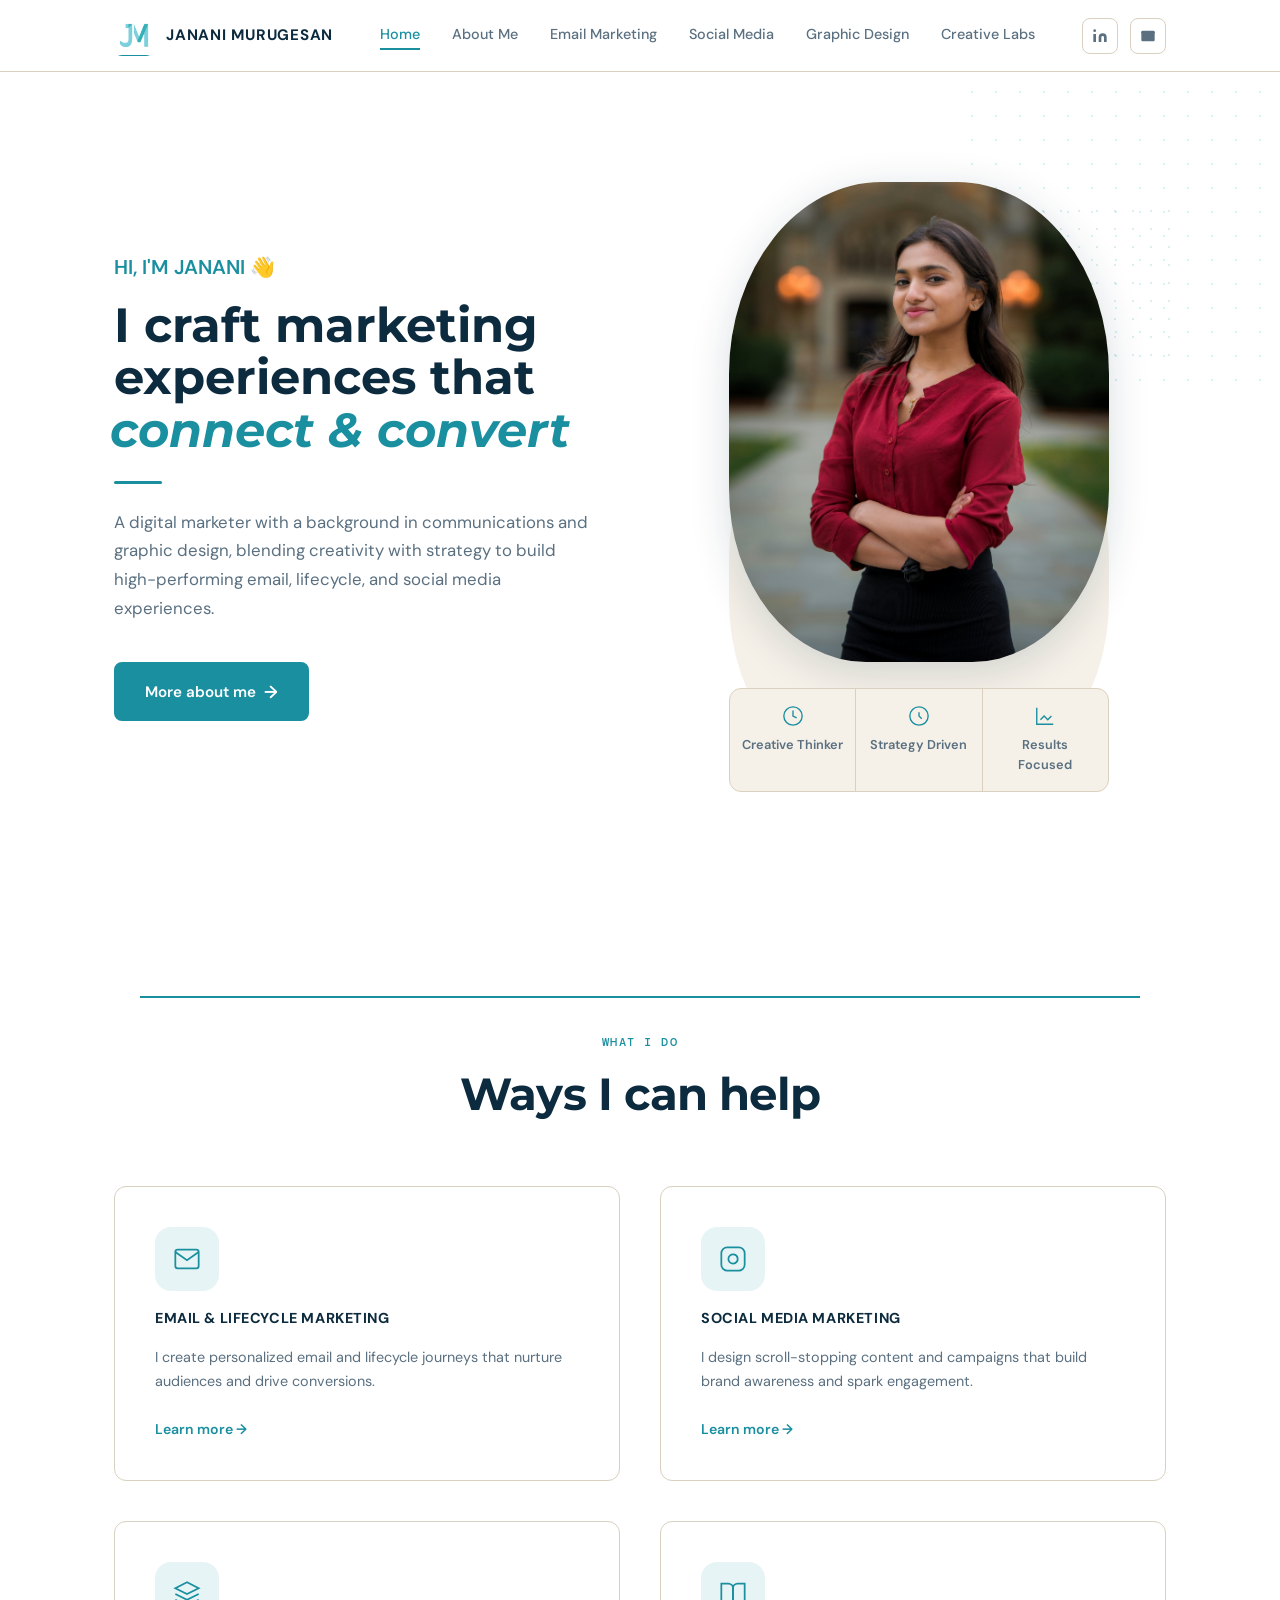
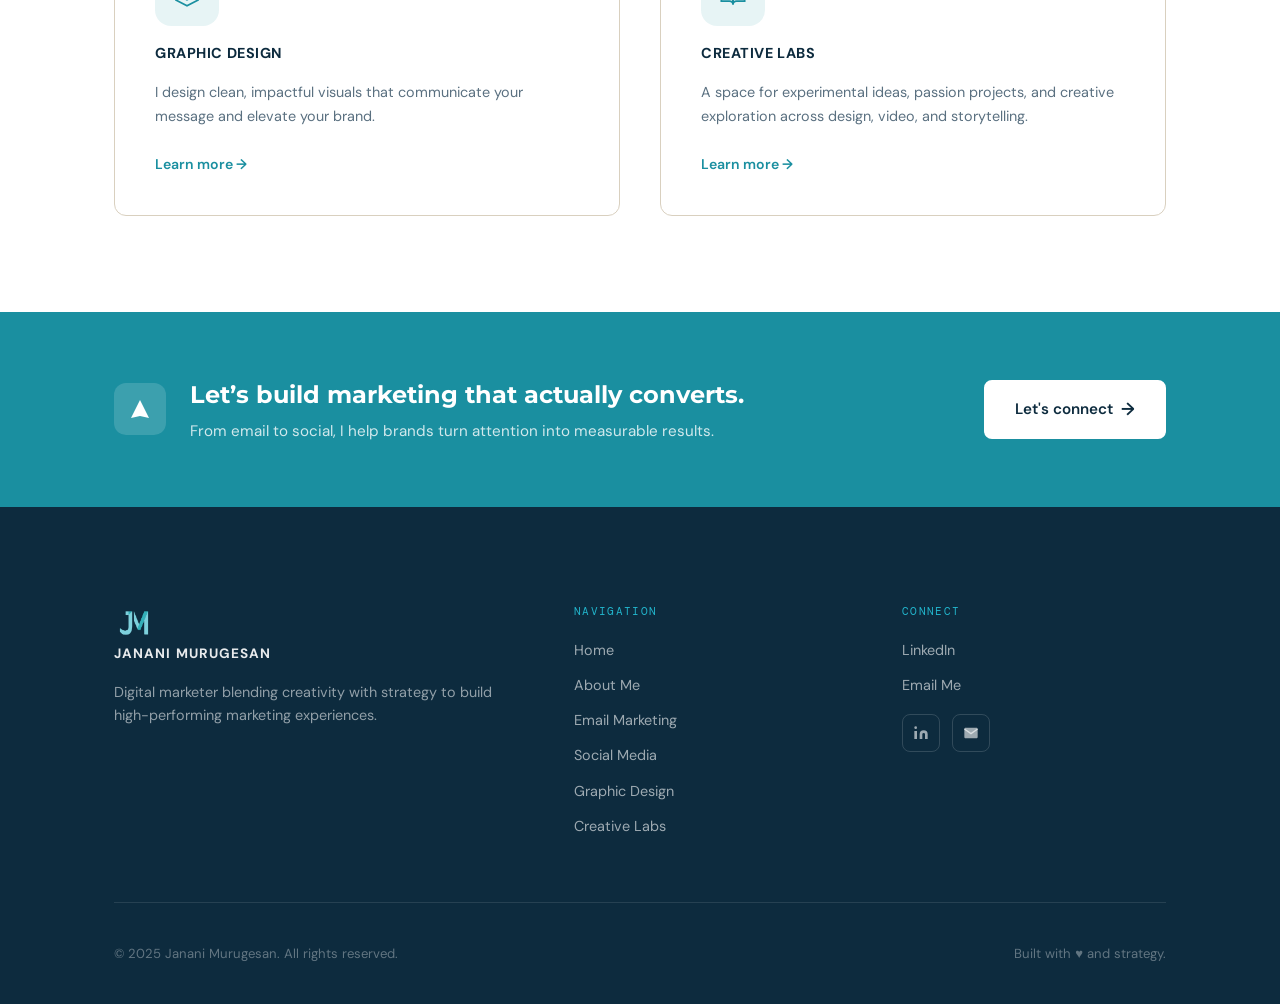
==== index.html @ 229c779f "Add portfolio files" ====
<!DOCTYPE html>
<html lang="en">
<head>
  <meta charset="UTF-8" />
  <meta name="viewport" content="width=device-width, initial-scale=1.0" />
  <title>Janani Murugesan</title>
  <link rel="icon" type="image/png" href="images/Logo/Personalidentity-03.jpg" />
  <link rel="preconnect" href="https://fonts.googleapis.com" />
  <link rel="preconnect" href="https://fonts.gstatic.com" crossorigin />
  <link href="https://fonts.googleapis.com/css2?family=Playfair+Display:ital,wght@0,700;1,700&family=DM+Sans:wght@400;500;600;700&family=DM+Mono:wght@400;500&family=Montserrat:wght@600;700&display=swap" rel="stylesheet">
  <link href="https://fonts.googleapis.com/css2?family=Playfair+Display:ital,wght@0,700;1,700&family=DM+Sans:wght@400;500;600;700&family=DM+Mono:wght@400;500&display=swap" rel="stylesheet" />
  <link rel="stylesheet" href="styles.css" />
  <link rel="stylesheet" href="home.css" />
</head>
<body>

  <!-- ======================== NAV ======================== -->
  <nav class="nav" id="nav">
    <div class="container nav__inner">
      <a href="index.html" class="nav__logo">
        <div class="nav__logo-mark"><img src="images/Logo/Personalidentity-03.jpg" alt="JM logo" /></div>
        <span class="nav__logo-name">Janani Murugesan</span>
      </a>

      <div class="nav__links">
        <a href="index.html" class="nav__link active">Home</a>
        <a href="about.html" class="nav__link">About Me</a>
        <a href="email-marketing1.html" class="nav__link">Email Marketing</a>
        <a href="social-media.html" class="nav__link">Social Media</a>
        <a href="graphic-design.html" class="nav__link">Graphic Design</a>
        <a href="misc.html" class="nav__link">Creative Labs</a>
      </div>

      <div class="nav__icons">
        <a href="https://www.linkedin.com/in/janani-murugesan-a76573238/" target="_blank" class="nav__icon" aria-label="LinkedIn">
          <svg viewBox="0 0 24 24" xmlns="http://www.w3.org/2000/svg"><path d="M16 8a6 6 0 0 1 6 6v7h-4v-7a2 2 0 0 0-2-2 2 2 0 0 0-2 2v7h-4v-7a6 6 0 0 1 6-6zM2 9h4v12H2z"/><circle cx="4" cy="4" r="2"/></svg>
        </a>
        <a href="mailto:jananimuru26@gmail.com" class="nav__icon" aria-label="Email">
          <svg viewBox="0 0 24 24" xmlns="http://www.w3.org/2000/svg"><path d="M4 4h16c1.1 0 2 .9 2 2v12c0 1.1-.9 2-2 2H4c-1.1 0-2-.9-2-2V6c0-1.1.9-2 2-2z"/><polyline points="22,6 12,13 2,6" style="fill:none;stroke:currentColor;stroke-width:2"/></svg>
        </a>
      </div>

      <button class="nav__hamburger" id="hamburger" aria-label="Toggle menu">
        <span></span><span></span><span></span>
      </button>
    </div>
  </nav>

  <!-- Mobile menu -->
  <div class="nav__mobile" id="mobileMenu">
    <a href="index.html" class="nav__mobile-link active">Home</a>
    <a href="about.html" class="nav__mobile-link">About Me</a>
    <a href="email-marketing1.html" class="nav__mobile-link">Email Marketing</a>
    <a href="social-media.html" class="nav__mobile-link">Social Media</a>
    <a href="graphic-design.html" class="nav__mobile-link">Graphic Design</a>
    <a href="misc.html" class="nav__mobile-link">Creative Labs</a>
    <div class="nav__mobile-icons">
      <a href="https://www.linkedin.com/in/janani-murugesan-a76573238/" target="_blank" class="nav__icon" aria-label="LinkedIn">
        <svg viewBox="0 0 24 24" xmlns="http://www.w3.org/2000/svg"><path d="M16 8a6 6 0 0 1 6 6v7h-4v-7a2 2 0 0 0-2-2 2 2 0 0 0-2 2v7h-4v-7a6 6 0 0 1 6-6zM2 9h4v12H2z"/><circle cx="4" cy="4" r="2"/></svg>
      </a>
      <a href="mailto:jananimuru26@gmail.com" class="nav__icon" aria-label="Email">
        <svg viewBox="0 0 24 24" xmlns="http://www.w3.org/2000/svg"><path d="M4 4h16c1.1 0 2 .9 2 2v12c0 1.1-.9 2-2 2H4c-1.1 0-2-.9-2-2V6c0-1.1.9-2 2-2z"/><polyline points="22,6 12,13 2,6" style="fill:none;stroke:currentColor;stroke-width:2"/></svg>
      </a>
    </div>
  </div>

  <main>
    <!-- ======================== HERO ======================== -->
    <section class="hero">
      <div class="hero__bg-dots"></div>
      <div class="container hero__inner">
        <div class="hero__content animate-fade-up">
          <p class="hero__greeting" style="text-transform: uppercase; font-size: 20px;">Hi, I'm Janani 👋</p>
          <h1 class="heading-xl hero__headline" style="line-height: 1.1;">
            <span style="font-family: 'Montserrat', sans-serif; font-weight: 700; letter-spacing: 0em;">
              I craft marketing experiences that
            </span><em class="hero__italic" style="font-family: 'Montserrat', sans-serif; font-weight: 700; letter-spacing: 0em; margin-left: -4px;">
              connect & convert
            </em>
          </h1>
          <div class="divider"></div>
          <p class="body-lg hero__body">
            A digital marketer with a background in communications and graphic design, blending creativity with strategy to build high-performing email, lifecycle, and social media experiences.
          </p>
          <div class="hero__actions">
            <a href="about.html" class="btn btn-primary btn-arrow">More about me</a>
          </div>
          
        </div>

        <div class="hero__image-wrap animate-fade-up animate-fade-up-delay-2" style="display:flex; flex-direction:column; align-items:center; gap:26px; align-self:start; margin-top:2px;">

          <div class="hero__image-bg" style="z-index:0;"></div>
        
          <div class="hero__image-container">
            <img src="/images/janani-photo.jpg" alt="Janani Murugesan" class="hero__photo" />
          </div>
        
          <div class="hero__badges" style="width:380px; max-width:100%; margin-top:0; position:relative; z-index:5;">
            <div class="hero__badge">
              <svg viewBox="0 0 24 24" fill="none" stroke="currentColor" stroke-width="1.5">
                <circle cx="12" cy="12" r="10"/>
                <path d="M12 6v6l4 2"/>
              </svg>
              <span>Creative Thinker</span>
            </div>
        
            <div class="hero__badge">
              <svg viewBox="0 0 24 24" fill="none" stroke="currentColor" stroke-width="1.5">
                <path d="M12 22C6.477 22 2 17.523 2 12S6.477 2 12 2s10 4.477 10 10-4.477 10-10 10z"/>
                <path d="M12 8v4l3 3"/>
              </svg>
              <span>Strategy Driven</span>
            </div>
        
            <div class="hero__badge">
              <svg viewBox="0 0 24 24" fill="none" stroke="currentColor" stroke-width="1.5">
                <path d="M3 3v18h18"/>
                <path d="M7 16l4-4 4 4 4-4"/>
              </svg>
              <span>Results Focused</span>
            </div>
          </div>
        
          <div class="hero__dot-grid"></div>
        
        </div>
      </div>
    </section>

    <!-- ======================== WHAT I DO ======================== -->
    <section class="section services">
      <div class="container">
        <div class="text-center mb-md">
          <div style="width: 1000px; height:2px; background:#1a8fa0; margin:0 auto 35px;"></div>
          <p class="label">What I Do</p>
          <h2 class="heading-lg mt-sm">Ways I can help</h2>
        </div>

        <div class="grid-2 services__grid">
          <!-- Email & Lifecycle -->
          <div class="card services__card">
            <div class="services__card-icon">
              <svg viewBox="0 0 24 24" fill="none" stroke="currentColor" stroke-width="1.5"><path d="M4 4h16c1.1 0 2 .9 2 2v12c0 1.1-.9 2-2 2H4c-1.1 0-2-.9-2-2V6c0-1.1.9-2 2-2z"/><polyline points="22,6 12,13 2,6"/></svg>
            </div>
            <h3 class="heading-sm services__title">Email &amp; Lifecycle Marketing</h3>
            <p class="body-sm mt-sm">I create personalized email and lifecycle journeys that nurture audiences and drive conversions.</p>
            <a href="email-marketing1.html" class="services__learn-more">Learn more →</a>
          </div>

          <!-- Social Media -->
          <div class="card services__card">
            <div class="services__card-icon">
              <svg viewBox="0 0 24 24" fill="none" stroke="currentColor" stroke-width="1.5"><rect x="2" y="2" width="20" height="20" rx="5"/><path d="M16 11.37A4 4 0 1 1 12.63 8 4 4 0 0 1 16 11.37z"/><line x1="17.5" y1="6.5" x2="17.51" y2="6.5"/></svg>
            </div>
            <h3 class="heading-sm services__title">Social Media Marketing</h3>
            <p class="body-sm mt-sm">I design scroll-stopping content and campaigns that build brand awareness and spark engagement.</p>
            <a href="social-media.html" class="services__learn-more">Learn more →</a>
          </div>

          <!-- Graphic Design -->
          <div class="card services__card">
            <div class="services__card-icon">
              <svg viewBox="0 0 24 24" fill="none" stroke="currentColor" stroke-width="1.5"><path d="M12 2L2 7l10 5 10-5-10-5z"/><path d="M2 17l10 5 10-5"/><path d="M2 12l10 5 10-5"/></svg>
            </div>
            <h3 class="heading-sm services__title">Graphic Design</h3>
            <p class="body-sm mt-sm">I design clean, impactful visuals that communicate your message and elevate your brand.</p>
            <a href="graphic-design.html" class="services__learn-more">Learn more →</a>
          </div>

          <!-- Publication Design -->
          <div class="card services__card">
            <div class="services__card-icon">
              <svg viewBox="0 0 24 24" fill="none" stroke="currentColor" stroke-width="1.5"><path d="M2 3h6a4 4 0 0 1 4 4v14a3 3 0 0 0-3-3H2z"/><path d="M22 3h-6a4 4 0 0 0-4 4v14a3 3 0 0 1 3-3h7z"/></svg>
            </div>
            <h3 class="heading-sm services__title">Creative Labs</h3>
            <p class="body-sm mt-sm"> A space for experimental ideas, passion projects, and creative exploration across design, video, and storytelling.</p>
            <a href="misc.html" class="services__learn-more">Learn more →</a>
          </div>
        </div>
      </div>
    </section>

    <!-- ======================== CTA BANNER ======================== -->
    <div class="cta-banner">
      <div class="container cta-banner__inner">
        <div class="flex gap-md" style="align-items:center;">
          <div class="cta-banner__icon">
            <svg viewBox="0 0 24 24" xmlns="http://www.w3.org/2000/svg"><path d="M12 19l9 2-9-18-9 18 9-2zm0 0v-8"/></svg>
          </div>
          <div class="cta-banner__text">
            <h3>Let’s build marketing that actually converts.</h3>
            <p>From email to social, I help brands turn attention into measurable results.</p>
          </div>
        </div>
        <a href="mailto:jananimuru26@gmail.com" class="btn btn-white btn-arrow">Let's connect</a>
      </div>
    </div>
  </main>

  <!-- ======================== FOOTER ======================== -->
  <footer class="footer">
    <div class="container">
      <div class="footer__top">
        <div class="footer__brand">
          <div class="nav__logo-mark1"><img src="images/Logo/Personalidentity-03.png" alt="JM logo" /></div>
          <div class="footer__brand-name">Janani Murugesan</div>
          <p class="footer__tagline">Digital marketer blending creativity with strategy to build high-performing marketing experiences.</p>
        </div>
        <div>
          <p class="footer__col-title">Navigation</p>
          <ul class="footer__links">
            <li><a href="index.html" class="footer__link">Home</a></li>
            <li><a href="about.html" class="footer__link">About Me</a></li>
            <li><a href="email-marketing1.html" class="footer__link">Email Marketing</a></li>
            <li><a href="social-media.html" class="footer__link">Social Media</a></li>
            <li><a href="graphic-design.html" class="footer__link">Graphic Design</a></li>
            <li><a href="misc.html" class="footer__link">Creative Labs</a></li>
          </ul>
        </div>
        <div>
          <p class="footer__col-title">Connect</p>
          <ul class="footer__links">
            <li><a href="https://www.linkedin.com/in/janani-murugesan-a76573238/" target="_blank" class="footer__link">LinkedIn</a></li>
            <li><a href="mailto:jananimuru26@gmail.com" class="footer__link">Email Me</a></li>
          </ul>
          <div class="footer__social mt-md">
            <a href="https://www.linkedin.com/in/janani-murugesan-a76573238/" target="_blank" class="footer__social-link" aria-label="LinkedIn">
              <svg viewBox="0 0 24 24"><path d="M16 8a6 6 0 0 1 6 6v7h-4v-7a2 2 0 0 0-2-2 2 2 0 0 0-2 2v7h-4v-7a6 6 0 0 1 6-6zM2 9h4v12H2z"/><circle cx="4" cy="4" r="2"/></svg>
            </a>
            <a href="mailto:jananimuru26@gmail.com" class="footer__social-link" aria-label="Email">
              <svg viewBox="0 0 24 24"><path d="M4 4h16c1.1 0 2 .9 2 2v12c0 1.1-.9 2-2 2H4c-1.1 0-2-.9-2-2V6c0-1.1.9-2 2-2z"/><polyline points="22,6 12,13 2,6" style="fill:none;stroke:currentColor;stroke-width:2"/></svg>
            </a>
          </div>
        </div>
      </div>
      <div class="footer__bottom">
        <span>© 2025 Janani Murugesan. All rights reserved.</span>
        <span>Built with ♥ and strategy.</span>
      </div>
    </div>
  </footer>

  <script src="nav.js"></script>
</body>
</html>
---- styles.css ----
/* ============================================
   GLOBAL DESIGN TOKENS
   ============================================ */
:root {
  /* Colors */
  --color-navy: #0d2b3e;
  --color-teal: #1a8fa0;
  --color-teal-light: #22b5cc;
  --color-teal-dark: #156b7a;
  --color-beige: #f5f0e8;
  --color-beige-warm: #ede7d9;
  --color-beige-dark: #d9d0bf;
  --color-white: #ffffff;
  --color-text: #1a2a35;
  --color-text-muted: #5a7080;
  --color-text-light: #8a9fac;
  --color-accent: #e8a838;

  /* Typography */
  --font-display: 'Montserrat', sans-serif;
  --font-body: 'DM Sans', 'Helvetica Neue', sans-serif;
  --font-label: 'DM Mono', 'Courier New', monospace;

  /* Spacing */
  --space-xs: 0.5rem;
  --space-sm: 1rem;
  --space-md: 1.5rem;
  --space-lg: 2.5rem;
  --space-xl: 4rem;
  --space-xxl: 6rem;

  /* Layout */
  --max-width: 1100px;
  --nav-height: 72px;
  --border-radius: 12px;
  --border-radius-lg: 20px;

  /* Shadows */
  --shadow-sm: 0 2px 8px rgba(13, 43, 62, 0.08);
  --shadow-md: 0 4px 20px rgba(13, 43, 62, 0.12);
  --shadow-lg: 0 8px 40px rgba(13, 43, 62, 0.16);

  /* Transitions */
  --transition: 0.25s ease;
}

/* ============================================
   RESET & BASE
   ============================================ */
*, *::before, *::after {
  box-sizing: border-box;
  margin: 0;
  padding: 0;
}

html {
  scroll-behavior: smooth;
  font-size: 16px;
}

body {
  font-family: var(--font-body);
  color: var(--color-text);
  background: var(--color-white);
  line-height: 1.6;
  -webkit-font-smoothing: antialiased;
}

img {
  max-width: 100%;
  display: block;
}

a {
  color: inherit;
  text-decoration: none;
}

ul {
  list-style: none;
}

/* ============================================
   TYPOGRAPHY SCALE
   ============================================ */
.label {
  font-family: var(--font-label);
  font-size: 0.75rem;
  font-weight: 500;
  letter-spacing: 0.12em;
  text-transform: uppercase;
  color: var(--color-teal);
  
}

.heading-xl {
  font-family: var(--font-display);
  font-size: clamp(1.8rem, 4vw, 3rem);
  font-weight: 700;
  line-height: 1.15;
  color: var(--color-navy);
  letter-spacing: -0.02em;
}

.heading-lg {
  font-family: var(--font-display);
  font-size: clamp(1.8rem, 3.5vw, 2.8rem);
  font-weight: 700;
  line-height: 1.2;
  color: var(--color-navy);
   letter-spacing: -0.02em;
}

.heading-md {
  font-family: var(--font-body);
  font-size: clamp(1.1rem, 2vw, 1.4rem);
  font-weight: 700;
  color: var(--color-navy);
  letter-spacing: -0.01em;
}

.heading-sm {
  font-family: var(--font-body);
  font-size: 1rem;
  font-weight: 700;
  color: var(--color-navy);
  letter-spacing: 0.02em;
}

.body-lg {
  font-size: 1.05rem;
  line-height: 1.7;
  color: var(--color-text-muted);
}

.body-sm {
  font-size: 0.9rem;
  line-height: 1.65;
  color: var(--color-text-muted);
}

.text-teal { color: var(--color-teal); }
.text-accent { color: var(--color-accent); }

/* ============================================
   LAYOUT UTILITIES
   ============================================ */
.container {
  width: 100%;
  max-width: var(--max-width);
  margin-left: auto;
  margin-right: auto;
  padding-left: 1.5rem;
  padding-right: 1.5rem;
}

.section {
  padding-top: var(--space-xxl);
  padding-bottom: var(--space-xxl);
}

.section-sm {
  padding-top: var(--space-xl);
  padding-bottom: var(--space-xl);
}

.grid-2 {
  display: grid;
  grid-template-columns: 1fr 1fr;
  gap: var(--space-lg);
}

.grid-3 {
  display: grid;
  grid-template-columns: repeat(3, 1fr);
  gap: var(--space-lg);
}

.grid-4 {
  display: grid;
  grid-template-columns: repeat(4, 1fr);
  gap: var(--space-md);
}

.flex { display: flex; }
.flex-center { display: flex; align-items: center; justify-content: center; }
.flex-between { display: flex; align-items: center; justify-content: space-between; }
.gap-sm { gap: var(--space-sm); }
.gap-md { gap: var(--space-md); }
.gap-lg { gap: var(--space-lg); }

.text-center { text-align: center; }
.mt-sm { margin-top: var(--space-sm); }
.mt-md { margin-top: var(--space-md); }
.mt-lg { margin-top: var(--space-lg); }
.mb-sm { margin-bottom: var(--space-sm); }
.mb-md { margin-bottom: var(--space-md); }

/* ============================================
   BUTTONS
   ============================================ */
.btn {
  display: inline-flex;
  align-items: center;
  gap: 0.5rem;
  padding: 0.85rem 1.8rem;
  border-radius: 8px;
  font-family: var(--font-body);
  font-size: 0.95rem;
  font-weight: 600;
  cursor: pointer;
  transition: all var(--transition);
  border: 2px solid transparent;
  white-space: nowrap;
}

.btn-primary {
  background: var(--color-teal);
  color: var(--color-white);
  border-color: var(--color-teal);
}

.btn-primary:hover {
  background: var(--color-teal-dark);
  border-color: var(--color-teal-dark);
  transform: translateY(-1px);
  box-shadow: var(--shadow-md);
}

.btn-outline {
  background: transparent;
  color: var(--color-teal);
  border-color: var(--color-teal);
}

.btn-outline:hover {
  background: var(--color-teal);
  color: var(--color-white);
  transform: translateY(-1px);
}

.btn-white {
  background: var(--color-white);
  color: var(--color-navy);
  border-color: var(--color-white);
}

.btn-white:hover {
  background: var(--color-beige);
  transform: translateY(-1px);
  box-shadow: var(--shadow-md);
}

.btn-arrow::after {
  content: '→';
  font-size: 1.1rem;
  transition: transform var(--transition);
}

.btn-arrow:hover::after {
  transform: translateX(4px);
}

/* ============================================
   CARDS
   ============================================ */
.card {
  background: var(--color-white);
  border-radius: var(--border-radius);
  padding: var(--space-lg);
  border: 1px solid var(--color-beige-dark);
  transition: all var(--transition);
}

.card:hover {
  box-shadow: var(--shadow-md);
  transform: translateY(-3px);
}

.card-beige {
  background: var(--color-beige);
  border-color: var(--color-beige-warm);
}

/* ============================================
   DIVIDER
   ============================================ */
.divider {
  width: 48px;
  height: 3px;
  background: var(--color-teal);
  border-radius: 2px;
  margin-top: var(--space-md);
  margin-bottom: var(--space-md);
}

/* ============================================
   GLOBAL NAV
   ============================================ */
.nav {
  position: fixed;
  top: 0;
  left: 0;
  right: 0;
  height: var(--nav-height);
  background: rgba(255, 255, 255, 0.96);
  backdrop-filter: blur(12px);
  -webkit-backdrop-filter: blur(12px);
  border-bottom: 1px solid var(--color-beige-dark);
  z-index: 1000;
  transition: all var(--transition);
}

.nav.scrolled {
  box-shadow: var(--shadow-sm);
}

.nav__inner {
  height: 100%;
  display: flex;
  align-items: center;
  justify-content: space-between;
}

.nav__logo {
  display: flex;
  align-items: center;
  gap: 0.75rem;
  text-decoration: none;
}

.nav__logo-mark {
  width: 40px;
  height: 40px;
  background: var(--color-teal);
  color: white;
  border-radius: 8px;
  display: flex;
  align-items: center;
  justify-content: center;
  font-family: var(--font-display);
  font-size: 1.1rem;
  font-weight: 700;
  flex-shrink: 0;
}

.nav__logo-mark1 {
  width: 40px;
  height: 40px;
  color: white;
  border-radius: 8px;
  display: flex;
  align-items: center;
  justify-content: center;
  font-family: var(--font-display);
  font-size: 1.1rem;
  font-weight: 700;
  flex-shrink: 0;
}

.nav__logo-name {
  font-family: var(--font-body);
  font-weight: 900;
  font-size: 1.2rem;
  color: var(--color-navy);
  letter-spacing: 0.01em;
  text-transform: uppercase;
}

.nav__links {
  display: flex;
  align-items: center;
  gap: 2rem;
}

.nav__link {
  font-family: var(--font-body);
  font-size: 0.9rem;
  font-weight: 500;
  color: var(--color-text-muted);
  text-decoration: none;
  transition: color var(--transition);
  position: relative;
  padding-bottom: 2px;
}

.nav__link::after {
  content: '';
  position: absolute;
  bottom: -2px;
  left: 0;
  width: 0;
  height: 2px;
  background: var(--color-teal);
  transition: width var(--transition);
}

.nav__link:hover,
.nav__link.active {
  color: var(--color-teal);
}

.nav__link:hover::after,
.nav__link.active::after {
  width: 100%;
}

.nav__icons {
  display: flex;
  align-items: center;
  gap: 0.75rem;
}

.nav__icon {
  width: 36px;
  height: 36px;
  border-radius: 8px;
  border: 1px solid var(--color-beige-dark);
  display: flex;
  align-items: center;
  justify-content: center;
  color: var(--color-text-muted);
  transition: all var(--transition);
  text-decoration: none;
}

.nav__icon:hover {
  border-color: var(--color-teal);
  color: var(--color-teal);
  background: var(--color-beige);
}

.nav__icon svg {
  width: 16px;
  height: 16px;
  fill: currentColor;
}

/* Mobile Menu */
.nav__hamburger {
  display: none;
  flex-direction: column;
  gap: 5px;
  cursor: pointer;
  padding: 4px;
}

.nav__hamburger span {
  display: block;
  width: 24px;
  height: 2px;
  background: var(--color-navy);
  border-radius: 2px;
  transition: all var(--transition);
}

.nav__mobile {
  display: none;
  position: fixed;
  top: var(--nav-height);
  left: 0;
  right: 0;
  background: var(--color-white);
  border-bottom: 1px solid var(--color-beige-dark);
  padding: 1rem 1.5rem;
  flex-direction: column;
  gap: 0.25rem;
  z-index: 999;
  box-shadow: var(--shadow-md);
}

.nav__mobile.open {
  display: flex;
}

.nav__mobile-link {
  padding: 0.75rem 0;
  font-size: 1rem;
  font-weight: 500;
  color: var(--color-text-muted);
  border-bottom: 1px solid var(--color-beige);
  transition: color var(--transition);
}

.nav__mobile-link:hover,
.nav__mobile-link.active {
  color: var(--color-teal);
}

.nav__mobile-icons {
  display: flex;
  gap: 0.75rem;
  padding-top: 0.75rem;
}

/* ============================================
   GLOBAL FOOTER
   ============================================ */
.footer {
  background: var(--color-navy);
  color: var(--color-white);
  padding: var(--space-xxl) 0 var(--space-lg);
}

.footer__top {
  display: grid;
  grid-template-columns: 1.5fr 1fr 1fr;
  gap: var(--space-xl);
  padding-bottom: var(--space-xl);
  border-bottom: 1px solid rgba(255,255,255,0.1);
  margin-bottom: var(--space-lg);
}

.footer__brand .nav__logo-mark {
  background: var(--color-teal);
  margin-bottom: var(--space-sm);
}

.footer__brand-name {
  font-family: var(--font-body);
  font-weight: 700;
  font-size: 0.85rem;
  letter-spacing: 0.08em;
  text-transform: uppercase;
  color: rgba(255,255,255,0.9);
  margin-bottom: var(--space-sm);
}

.footer__tagline {
  font-size: 0.9rem;
  color: rgba(255,255,255,0.55);
  line-height: 1.6;
}

.footer__col-title {
  font-family: var(--font-label);
  font-size: 0.7rem;
  letter-spacing: 0.12em;
  text-transform: uppercase;
  color: var(--color-teal-light);
  margin-bottom: 1rem;
}

.footer__links {
  display: flex;
  flex-direction: column;
  gap: 0.6rem;
}

.footer__link {
  font-size: 0.9rem;
  color: rgba(255,255,255,0.6);
  transition: color var(--transition);
}

.footer__link:hover {
  color: var(--color-teal-light);
}

.footer__social {
  display: flex;
  gap: 0.75rem;
  margin-top: var(--space-sm);
}

.footer__social-link {
  width: 38px;
  height: 38px;
  border-radius: 8px;
  border: 1px solid rgba(255,255,255,0.15);
  display: flex;
  align-items: center;
  justify-content: center;
  color: rgba(255,255,255,0.6);
  transition: all var(--transition);
}

.footer__social-link:hover {
  border-color: var(--color-teal-light);
  color: var(--color-teal-light);
  background: rgba(26,143,160,0.12);
}

.footer__social-link svg {
  width: 16px;
  height: 16px;
  fill: currentColor;
}

.footer__bottom {
  display: flex;
  align-items: center;
  justify-content: space-between;
  font-size: 0.82rem;
  color: rgba(255,255,255,0.35);
}

/* ============================================
   CTA BANNER
   ============================================ */
.cta-banner {
  background: var(--color-teal);
  color: var(--color-white);
  padding: var(--space-xl) 0;
}

.cta-banner__inner {
  display: flex;
  align-items: center;
  justify-content: space-between;
  gap: var(--space-lg);
}

.cta-banner__icon {
  width: 52px;
  height: 52px;
  background: rgba(255,255,255,0.15);
  border-radius: 12px;
  display: flex;
  align-items: center;
  justify-content: center;
  flex-shrink: 0;
}

.cta-banner__icon svg {
  width: 24px;
  height: 24px;
  fill: white;
}

.cta-banner__text h3 {
  font-family: var(--font-display);
  font-size: 1.5rem;
  font-weight: 700;
  color: white;
}

.cta-banner__text p {
  font-size: 0.95rem;
  color: rgba(255,255,255,0.8);
  margin-top: 0.25rem;
}

/* ============================================
   STAT BADGES
   ============================================ */
.stat-grid {
  display: grid;
  gap: 1px;
  background: var(--color-beige-dark);
  border-radius: var(--border-radius);
  overflow: hidden;
}

.stat-item {
  background: var(--color-white);
  padding: var(--space-md) var(--space-lg);
  text-align: center;
}

.stat-item__value {
  font-family: var(--font-display);
  font-size: 2rem;
  font-weight: 700;
  color: var(--color-teal);
  line-height: 1;
}

.stat-item__label {
  font-size: 0.82rem;
  color: var(--color-text-muted);
  margin-top: 0.4rem;
}

/* ============================================
   TAGS / CHIPS
   ============================================ */
.tag {
  display: inline-flex;
  align-items: center;
  padding: 0.3rem 0.75rem;
  border-radius: 100px;
  font-size: 0.78rem;
  font-weight: 500;
  background: var(--color-beige);
  color: var(--color-text-muted);
  border: 1px solid var(--color-beige-dark);
}

.tag-teal {
  background: rgba(26,143,160,0.1);
  color: var(--color-teal-dark);
  border-color: rgba(26,143,160,0.2);
}

/* ============================================
   ICON CIRCLE
   ============================================ */
.icon-circle {
  width: 56px;
  height: 56px;
  border-radius: 50%;
  background: rgba(26,143,160,0.1);
  border: 1.5px solid rgba(26,143,160,0.25);
  display: flex;
  align-items: center;
  justify-content: center;
  flex-shrink: 0;
}

.icon-circle svg {
  width: 26px;
  height: 26px;
  stroke: var(--color-teal);
  fill: none;
  stroke-width: 1.5;
}

/* ============================================
   PAGE HEADER (inner pages)
   ============================================ */
.page-header {
  padding-top: calc(var(--nav-height) + var(--space-xl));
  padding-bottom: var(--space-xl);
  background: var(--color-beige);
}

/* ============================================
   RESPONSIVE
   ============================================ */
@media (max-width: 900px) {
  .grid-2,
  .grid-3,
  .grid-4 {
    grid-template-columns: 1fr 1fr;
  }

  .footer__top {
    grid-template-columns: 1fr 1fr;
  }

  .cta-banner__inner {
    flex-direction: column;
    text-align: center;
  }
}

@media (max-width: 640px) {
  :root {
    --space-xxl: 4rem;
    --space-xl: 2.5rem;
  }

  .grid-2,
  .grid-3,
  .grid-4 {
    grid-template-columns: 1fr;
  }

  .footer__top {
    grid-template-columns: 1fr;
    gap: var(--space-lg);
  }

  .footer__bottom {
    flex-direction: column;
    gap: 0.5rem;
    text-align: center;
  }

  .nav__links,
  .nav__icons {
    display: none;
  }

  .nav__hamburger {
    display: flex;
  }
}

/* ============================================
   PAGE TRANSITIONS & ANIMATIONS
   ============================================ */
@keyframes fadeUp {
  from { opacity: 0; transform: translateY(24px); }
  to   { opacity: 1; transform: translateY(0); }
}

@keyframes fadeIn {
  from { opacity: 0; }
  to   { opacity: 1; }
}

.animate-fade-up {
  animation: fadeUp 0.6s ease both;
}

.animate-fade-up-delay-1 { animation-delay: 0.1s; }
.animate-fade-up-delay-2 { animation-delay: 0.2s; }
.animate-fade-up-delay-3 { animation-delay: 0.3s; }
.animate-fade-up-delay-4 { animation-delay: 0.4s; }


/* ============================================
   GLOBAL DESIGN TOKENS
   ============================================ */
   :root {
    /* Colors */
    --color-navy: #0d2b3e;
    --color-teal: #1a8fa0;
    --color-teal-light: #22b5cc;
    --color-teal-dark: #156b7a;
    --color-beige: #f5f0e8;
    --color-beige-warm: #ede7d9;
    --color-beige-dark: #d9d0bf;
    --color-white: #ffffff;
    --color-text: #1a2a35;
    --color-text-muted: #5a7080;
    --color-text-light: #8a9fac;
    --color-accent: #e8a838;
  
    /* Typography */
    --font-display: 'Montserrat', sans-serif;
    --font-body: 'DM Sans', 'Helvetica Neue', sans-serif;
    --font-label: 'DM Mono', 'Courier New', monospace;
  
    /* Spacing */
    --space-xs: 0.5rem;
    --space-sm: 1rem;
    --space-md: 1.5rem;
    --space-lg: 2.5rem;
    --space-xl: 4rem;
    --space-xxl: 6rem;
  
    /* Layout */
    --max-width: 1100px;
    --nav-height: 72px;
    --border-radius: 12px;
    --border-radius-lg: 20px;
  
    /* Shadows */
    --shadow-sm: 0 2px 8px rgba(13, 43, 62, 0.08);
    --shadow-md: 0 4px 20px rgba(13, 43, 62, 0.12);
    --shadow-lg: 0 8px 40px rgba(13, 43, 62, 0.16);
  
    /* Transitions */
    --transition: 0.25s ease;
  }
  
  /* ============================================
     RESET & BASE
     ============================================ */
  *, *::before, *::after {
    box-sizing: border-box;
    margin: 0;
    padding: 0;
  }
  
  html {
    scroll-behavior: smooth;
    font-size: 16px;
  }
  
  body {
    font-family: var(--font-body);
    color: var(--color-text);
    background: var(--color-white);
    line-height: 1.6;
    -webkit-font-smoothing: antialiased;
  }
  
  img {
    max-width: 100%;
    display: block;
  }
  
  a {
    color: inherit;
    text-decoration: none;
  }
  
  ul {
    list-style: none;
  }
  
  /* ============================================
     TYPOGRAPHY SCALE
     ============================================ */
  .label {
    font-family: var(--font-label);
    font-size: 0.75rem;
    font-weight: 500;
    letter-spacing: 0.12em;
    text-transform: uppercase;
    color: var(--color-teal);
    
  }
  
  .heading-xl {
    font-family: var(--font-display);
    font-size: clamp(1.8rem, 4vw, 3rem);
    font-weight: 700;
    line-height: 1.15;
    color: var(--color-navy);
    letter-spacing: -0.02em;
  }
  
  .heading-lg {
    font-family: var(--font-display);
    font-size: clamp(1.8rem, 3.5vw, 2.8rem);
    font-weight: 700;
    line-height: 1.2;
    color: var(--color-navy);
     letter-spacing: -0.02em;
  }
  
  .heading-md {
    font-family: var(--font-body);
    font-size: clamp(1.1rem, 2vw, 1.4rem);
    font-weight: 700;
    color: var(--color-navy);
    letter-spacing: -0.01em;
  }
  
  .heading-sm {
    font-family: var(--font-body);
    font-size: 1rem;
    font-weight: 700;
    color: var(--color-navy);
    letter-spacing: 0.02em;
  }
  
  .body-lg {
    font-size: 1.05rem;
    line-height: 1.7;
    color: var(--color-text-muted);
  }
  
  .body-sm {
    font-size: 0.9rem;
    line-height: 1.65;
    color: var(--color-text-muted);
  }
  
  .text-teal { color: var(--color-teal); }
  .text-accent { color: var(--color-accent); }
  
  /* ============================================
     LAYOUT UTILITIES
     ============================================ */
  .container {
    width: 100%;
    max-width: var(--max-width);
    margin-left: auto;
    margin-right: auto;
    padding-left: 1.5rem;
    padding-right: 1.5rem;
  }
  
  .section {
    padding-top: var(--space-xxl);
    padding-bottom: var(--space-xxl);
  }
  
  .section-sm {
    padding-top: var(--space-xl);
    padding-bottom: var(--space-xl);
  }
  
  .grid-2 {
    display: grid;
    grid-template-columns: 1fr 1fr;
    gap: var(--space-lg);
  }
  
  .grid-3 {
    display: grid;
    grid-template-columns: repeat(3, 1fr);
    gap: var(--space-lg);
  }
  
  .grid-4 {
    display: grid;
    grid-template-columns: repeat(4, 1fr);
    gap: var(--space-md);
  }
  
  .flex { display: flex; }
  .flex-center { display: flex; align-items: center; justify-content: center; }
  .flex-between { display: flex; align-items: center; justify-content: space-between; }
  .gap-sm { gap: var(--space-sm); }
  .gap-md { gap: var(--space-md); }
  .gap-lg { gap: var(--space-lg); }
  
  .text-center { text-align: center; }
  .mt-sm { margin-top: var(--space-sm); }
  .mt-md { margin-top: var(--space-md); }
  .mt-lg { margin-top: var(--space-lg); }
  .mb-sm { margin-bottom: var(--space-sm); }
  .mb-md { margin-bottom: var(--space-md); }
  
  /* ============================================
     BUTTONS
     ============================================ */
  .btn {
    display: inline-flex;
    align-items: center;
    gap: 0.5rem;
    padding: 0.85rem 1.8rem;
    border-radius: 8px;
    font-family: var(--font-body);
    font-size: 0.95rem;
    font-weight: 600;
    cursor: pointer;
    transition: all var(--transition);
    border: 2px solid transparent;
    white-space: nowrap;
  }
  
  .btn-primary {
    background: var(--color-teal);
    color: var(--color-white);
    border-color: var(--color-teal);
  }
  
  .btn-primary:hover {
    background: var(--color-teal-dark);
    border-color: var(--color-teal-dark);
    transform: translateY(-1px);
    box-shadow: var(--shadow-md);
  }
  
  .btn-outline {
    background: transparent;
    color: var(--color-teal);
    border-color: var(--color-teal);
  }
  
  .btn-outline:hover {
    background: var(--color-teal);
    color: var(--color-white);
    transform: translateY(-1px);
  }
  
  .btn-white {
    background: var(--color-white);
    color: var(--color-navy);
    border-color: var(--color-white);
  }
  
  .btn-white:hover {
    background: var(--color-beige);
    transform: translateY(-1px);
    box-shadow: var(--shadow-md);
  }
  
  .btn-arrow::after {
    content: '→';
    font-size: 1.1rem;
    transition: transform var(--transition);
  }
  
  .btn-arrow:hover::after {
    transform: translateX(4px);
  }
  
  /* ============================================
     CARDS
     ============================================ */
  .card {
    background: var(--color-white);
    border-radius: var(--border-radius);
    padding: var(--space-lg);
    border: 1px solid var(--color-beige-dark);
    transition: all var(--transition);
  }
  
  .card:hover {
    box-shadow: var(--shadow-md);
    transform: translateY(-3px);
  }
  
  .card-beige {
    background: var(--color-beige);
    border-color: var(--color-beige-warm);
  }
  
  /* ============================================
     DIVIDER
     ============================================ */
  .divider {
    width: 48px;
    height: 3px;
    background: var(--color-teal);
    border-radius: 2px;
    margin-top: var(--space-md);
    margin-bottom: var(--space-md);
  }
  
  /* ============================================
     GLOBAL NAV
     ============================================ */
  .nav {
    position: fixed;
    top: 0;
    left: 0;
    right: 0;
    height: var(--nav-height);
    background: rgba(255, 255, 255, 0.96);
    backdrop-filter: blur(12px);
    -webkit-backdrop-filter: blur(12px);
    border-bottom: 1px solid var(--color-beige-dark);
    z-index: 1000;
    transition: all var(--transition);
  }
  
  .nav.scrolled {
    box-shadow: var(--shadow-sm);
  }
  
  .nav__inner {
    height: 100%;
    display: flex;
    align-items: center;
    justify-content: space-between;
  }
  
  .nav__logo {
    display: flex;
    align-items: center;
    gap: 0.75rem;
    text-decoration: none;
  }
  
  .nav__logo-mark {
    width: 40px;
    height: 40px;
    background: var(--color-teal);
    color: white;
    border-radius: 8px;
    display: flex;
    align-items: center;
    justify-content: center;
    font-family: var(--font-display);
    font-size: 1.1rem;
    font-weight: 700;
    flex-shrink: 0;
  }
  
  .nav__logo-name {
    font-family: var(--font-body);
    font-weight: 700;
    font-size: 0.95rem;
    color: var(--color-navy);
    letter-spacing: 0.05em;
    text-transform: uppercase;
  }
  
  .nav__links {
    display: flex;
    align-items: center;
    gap: 2rem;
  }
  
  .nav__link {
    font-family: var(--font-body);
    font-size: 0.9rem;
    font-weight: 500;
    color: var(--color-text-muted);
    text-decoration: none;
    transition: color var(--transition);
    position: relative;
    padding-bottom: 2px;
  }
  
  .nav__link::after {
    content: '';
    position: absolute;
    bottom: -2px;
    left: 0;
    width: 0;
    height: 2px;
    background: var(--color-teal);
    transition: width var(--transition);
  }
  
  .nav__link:hover,
  .nav__link.active {
    color: var(--color-teal);
  }
  
  .nav__link:hover::after,
  .nav__link.active::after {
    width: 100%;
  }
  
  .nav__icons {
    display: flex;
    align-items: center;
    gap: 0.75rem;
  }
  
  .nav__icon {
    width: 36px;
    height: 36px;
    border-radius: 8px;
    border: 1px solid var(--color-beige-dark);
    display: flex;
    align-items: center;
    justify-content: center;
    color: var(--color-text-muted);
    transition: all var(--transition);
    text-decoration: none;
  }
  
  .nav__icon:hover {
    border-color: var(--color-teal);
    color: var(--color-teal);
    background: var(--color-beige);
  }
  
  .nav__icon svg {
    width: 16px;
    height: 16px;
    fill: currentColor;
  }
  
  /* Mobile Menu */
  .nav__hamburger {
    display: none;
    flex-direction: column;
    gap: 5px;
    cursor: pointer;
    padding: 4px;
  }
  
  .nav__hamburger span {
    display: block;
    width: 24px;
    height: 2px;
    background: var(--color-navy);
    border-radius: 2px;
    transition: all var(--transition);
  }
  
  .nav__mobile {
    display: none;
    position: fixed;
    top: var(--nav-height);
    left: 0;
    right: 0;
    background: var(--color-white);
    border-bottom: 1px solid var(--color-beige-dark);
    padding: 1rem 1.5rem;
    flex-direction: column;
    gap: 0.25rem;
    z-index: 999;
    box-shadow: var(--shadow-md);
  }
  
  .nav__mobile.open {
    display: flex;
  }
  
  .nav__mobile-link {
    padding: 0.75rem 0;
    font-size: 1rem;
    font-weight: 500;
    color: var(--color-text-muted);
    border-bottom: 1px solid var(--color-beige);
    transition: color var(--transition);
  }
  
  .nav__mobile-link:hover,
  .nav__mobile-link.active {
    color: var(--color-teal);
  }
  
  .nav__mobile-icons {
    display: flex;
    gap: 0.75rem;
    padding-top: 0.75rem;
  }
  
  /* ============================================
     GLOBAL FOOTER
     ============================================ */
  .footer {
    background: var(--color-navy);
    color: var(--color-white);
    padding: var(--space-xxl) 0 var(--space-lg);
  }
  
  .footer__top {
    display: grid;
    grid-template-columns: 1.5fr 1fr 1fr;
    gap: var(--space-xl);
    padding-bottom: var(--space-xl);
    border-bottom: 1px solid rgba(255,255,255,0.1);
    margin-bottom: var(--space-lg);
  }
  
  .footer__brand .nav__logo-mark {
    background: var(--color-teal);
    margin-bottom: var(--space-sm);
  }
  
  .footer__brand-name {
    font-family: var(--font-body);
    font-weight: 700;
    font-size: 0.85rem;
    letter-spacing: 0.08em;
    text-transform: uppercase;
    color: rgba(255,255,255,0.9);
    margin-bottom: var(--space-sm);
  }
  
  .footer__tagline {
    font-size: 0.9rem;
    color: rgba(255,255,255,0.55);
    line-height: 1.6;
  }
  
  .footer__col-title {
    font-family: var(--font-label);
    font-size: 0.7rem;
    letter-spacing: 0.12em;
    text-transform: uppercase;
    color: var(--color-teal-light);
    margin-bottom: 1rem;
  }
  
  .footer__links {
    display: flex;
    flex-direction: column;
    gap: 0.6rem;
  }
  
  .footer__link {
    font-size: 0.9rem;
    color: rgba(255,255,255,0.6);
    transition: color var(--transition);
  }
  
  .footer__link:hover {
    color: var(--color-teal-light);
  }
  
  .footer__social {
    display: flex;
    gap: 0.75rem;
    margin-top: var(--space-sm);
  }
  
  .footer__social-link {
    width: 38px;
    height: 38px;
    border-radius: 8px;
    border: 1px solid rgba(255,255,255,0.15);
    display: flex;
    align-items: center;
    justify-content: center;
    color: rgba(255,255,255,0.6);
    transition: all var(--transition);
  }
  
  .footer__social-link:hover {
    border-color: var(--color-teal-light);
    color: var(--color-teal-light);
    background: rgba(26,143,160,0.12);
  }
  
  .footer__social-link svg {
    width: 16px;
    height: 16px;
    fill: currentColor;
  }
  
  .footer__bottom {
    display: flex;
    align-items: center;
    justify-content: space-between;
    font-size: 0.82rem;
    color: rgba(255,255,255,0.35);
  }
  
  /* ============================================
     CTA BANNER
     ============================================ */
  .cta-banner {
    background: var(--color-teal);
    color: var(--color-white);
    padding: var(--space-xl) 0;
  }
  
  .cta-banner__inner {
    display: flex;
    align-items: center;
    justify-content: space-between;
    gap: var(--space-lg);
  }
  
  .cta-banner__icon {
    width: 52px;
    height: 52px;
    background: rgba(255,255,255,0.15);
    border-radius: 12px;
    display: flex;
    align-items: center;
    justify-content: center;
    flex-shrink: 0;
  }
  
  .cta-banner__icon svg {
    width: 24px;
    height: 24px;
    fill: white;
  }
  
  .cta-banner__text h3 {
    font-family: var(--font-display);
    font-size: 1.5rem;
    font-weight: 700;
    color: white;
  }
  
  .cta-banner__text p {
    font-size: 0.95rem;
    color: rgba(255,255,255,0.8);
    margin-top: 0.25rem;
  }
  
  /* ============================================
     STAT BADGES
     ============================================ */
  .stat-grid {
    display: grid;
    gap: 1px;
    background: var(--color-beige-dark);
    border-radius: var(--border-radius);
    overflow: hidden;
  }
  
  .stat-item {
    background: var(--color-white);
    padding: var(--space-md) var(--space-lg);
    text-align: center;
  }
  
  .stat-item__value {
    font-family: var(--font-display);
    font-size: 2rem;
    font-weight: 700;
    color: var(--color-teal);
    line-height: 1;
  }
  
  .stat-item__label {
    font-size: 0.82rem;
    color: var(--color-text-muted);
    margin-top: 0.4rem;
  }
  
  /* ============================================
     TAGS / CHIPS
     ============================================ */
  .tag {
    display: inline-flex;
    align-items: center;
    padding: 0.3rem 0.75rem;
    border-radius: 100px;
    font-size: 0.78rem;
    font-weight: 500;
    background: var(--color-beige);
    color: var(--color-text-muted);
    border: 1px solid var(--color-beige-dark);
  }
  
  .tag-teal {
    background: rgba(26,143,160,0.1);
    color: var(--color-teal-dark);
    border-color: rgba(26,143,160,0.2);
  }
  
  /* ============================================
     ICON CIRCLE
     ============================================ */
  .icon-circle {
    width: 56px;
    height: 56px;
    border-radius: 50%;
    background: rgba(26,143,160,0.1);
    border: 1.5px solid rgba(26,143,160,0.25);
    display: flex;
    align-items: center;
    justify-content: center;
    flex-shrink: 0;
  }
  
  .icon-circle svg {
    width: 26px;
    height: 26px;
    stroke: var(--color-teal);
    fill: none;
    stroke-width: 1.5;
  }
  
  /* ============================================
     PAGE HEADER (inner pages)
     ============================================ */
  .page-header {
    padding-top: calc(var(--nav-height) + var(--space-xl));
    padding-bottom: var(--space-xl);
    background: var(--color-beige);
  }
  
  /* ============================================
     RESPONSIVE
     ============================================ */
  @media (max-width: 900px) {
    .grid-2,
    .grid-3,
    .grid-4 {
      grid-template-columns: 1fr 1fr;
    }
  
    .footer__top {
      grid-template-columns: 1fr 1fr;
    }
  
    .cta-banner__inner {
      flex-direction: column;
      text-align: center;
    }
  }
  
  @media (max-width: 640px) {
    :root {
      --space-xxl: 4rem;
      --space-xl: 2.5rem;
    }
  
    .grid-2,
    .grid-3,
    .grid-4 {
      grid-template-columns: 1fr;
    }
  
    .footer__top {
      grid-template-columns: 1fr;
      gap: var(--space-lg);
    }
  
    .footer__bottom {
      flex-direction: column;
      gap: 0.5rem;
      text-align: center;
    }
  
    .nav__links,
    .nav__icons {
      display: none;
    }
  
    .nav__hamburger {
      display: flex;
    }
  }
  
  /* ============================================
     PAGE TRANSITIONS & ANIMATIONS
     ============================================ */
  @keyframes fadeUp {
    from { opacity: 0; transform: translateY(24px); }
    to   { opacity: 1; transform: translateY(0); }
  }
  
  @keyframes fadeIn {
    from { opacity: 0; }
    to   { opacity: 1; }
  }
  
  .animate-fade-up {
    animation: fadeUp 0.6s ease both;
  }
  
  .animate-fade-up-delay-1 { animation-delay: 0.1s; }
  .animate-fade-up-delay-2 { animation-delay: 0.2s; }
  .animate-fade-up-delay-3 { animation-delay: 0.3s; }
  .animate-fade-up-delay-4 { animation-delay: 0.4s; }
---- home.css ----
/* ============================================
   HOME PAGE STYLES
   ============================================ */

/* Hero */
.hero {
  min-height: 100vh;
  display: flex;
  align-items: center;
  background: var(--color-white);
  padding-top: var(--nav-height);
  position: relative;
  overflow: hidden;
}

.hero__bg-dots {
  position: absolute;
  top: 80px;
  right: 0;
  width: 320px;
  height: 320px;
  background-image: radial-gradient(var(--color-teal-light) 1.5px, transparent 1.5px);
  background-size: 24px 24px;
  opacity: 0.18;
  pointer-events: none;
}

.hero__inner {
  display: grid;
  grid-template-columns: 1fr 1fr;
  align-items: center;
  gap: var(--space-xl);
  padding-top: var(--space-xl);
  padding-bottom: var(--space-xl);
}

.hero__greeting {
  font-family: var(--font-body);
  font-size: 1rem;
  font-weight: 600;
  color: var(--color-teal);
  margin-bottom: 1rem;
}

.hero__headline {
  color: var(--color-navy);
}

.hero__italic {
  font-style: italic;
  color: var(--color-teal);
  font-family: var(--font-display);
}

.hero__body {
  max-width: 480px;
}

.hero__actions {
  margin-top: var(--space-lg);
}

.hero__badges {
  display: flex;
  gap: 0;
  margin-top: var(--space-lg);
  background: var(--color-beige);
  border: 1px solid var(--color-beige-dark);
  border-radius: var(--border-radius);
  overflow: hidden;
}

.hero__badge {
  flex: 1;
  display: flex;
  flex-direction: column;
  align-items: center;
  gap: 0.5rem;
  padding: 1rem 0.75rem;
  font-size: 0.8rem;
  font-weight: 600;
  color: var(--color-text-muted);
  text-align: center;
  border-right: 1px solid var(--color-beige-dark);
}

.hero__badge:last-child {
  border-right: none;
}

.hero__badge svg {
  width: 22px;
  height: 22px;
  stroke: var(--color-teal);
  fill: none;
  stroke-width: 1.5;
}

/* Hero image */
.hero__image-wrap {
  position: relative;
  display: flex;
  justify-content: center;
  align-items: flex-end;
}

.hero__image-bg {
  position: absolute;
  bottom: 0;
  left: 50%;
  transform: translateX(-50%);
  width: 380px;
  height: 460px;
  background: var(--color-beige);
  border-radius: 60% 60% 50% 50%;
  z-index: 0;
}

.hero__dot-grid {
  position: absolute;
  top: 20px;
  right: -10px;
  width: 160px;
  height: 160px;
  background-image: radial-gradient(var(--color-teal) 1.5px, transparent 1.5px);
  background-size: 18px 18px;
  opacity: 0.15;
  z-index: 0;
}

.hero__image-container {
  position: relative;
  z-index: 1;
  width: 380px;
  height: 480px;
}

.hero__photo {
  width: 100%;
  height: 100%;
  object-fit: cover;
  border-radius: 40% 40% 36% 36%;
  box-shadow: var(--shadow-lg);
}

/* Services */
.services__grid {
  margin-top: var(--space-xl);
}

.services__card {
  display: flex;
  flex-direction: column;
  gap: 0;
}

.services__card-icon {
  width: 64px;
  height: 64px;
  border-radius: 16px;
  background: rgba(26,143,160,0.1);
  display: flex;
  align-items: center;
  justify-content: center;
  margin-bottom: var(--space-sm);
}

.services__card-icon svg {
  width: 28px;
  height: 28px;
  stroke: var(--color-teal);
  fill: none;
  stroke-width: 1.5;
}

.services__title {
  text-transform: uppercase;
  letter-spacing: 0.04em;
  font-size: 0.9rem;
}

.services__learn-more {
  display: inline-flex;
  align-items: center;
  margin-top: auto;
  padding-top: var(--space-md);
  font-size: 0.88rem;
  font-weight: 600;
  color: var(--color-teal);
  transition: gap var(--transition);
}

.services__learn-more:hover {
  color: var(--color-teal-dark);
  letter-spacing: 0.02em;
}

/* ============================================
   RESPONSIVE - HOME
   ============================================ */
@media (max-width: 860px) {
  .hero__inner {
    grid-template-columns: 1fr;
    text-align: center;
  }

  .hero__body {
    margin-left: auto;
    margin-right: auto;
  }

  .hero__actions {
    display: flex;
    justify-content: center;
  }

  .hero__badges {
    max-width: 420px;
    margin-left: auto;
    margin-right: auto;
  }

  .hero__image-wrap {
    order: -1;
  }

  .hero__image-container {
    width: 280px;
    height: 340px;
  }

  .hero__image-bg {
    width: 280px;
    height: 340px;
  }

  .hero__bg-dots {
    display: none;
  }

  .divider {
    margin-left: auto;
    margin-right: auto;
  }
}

@media (max-width: 640px) {
  .hero {
    padding-top: var(--nav-height);
  }

  .hero__inner {
    gap: var(--space-lg);
    padding-top: var(--space-lg);
    padding-bottom: var(--space-lg);
  }
}
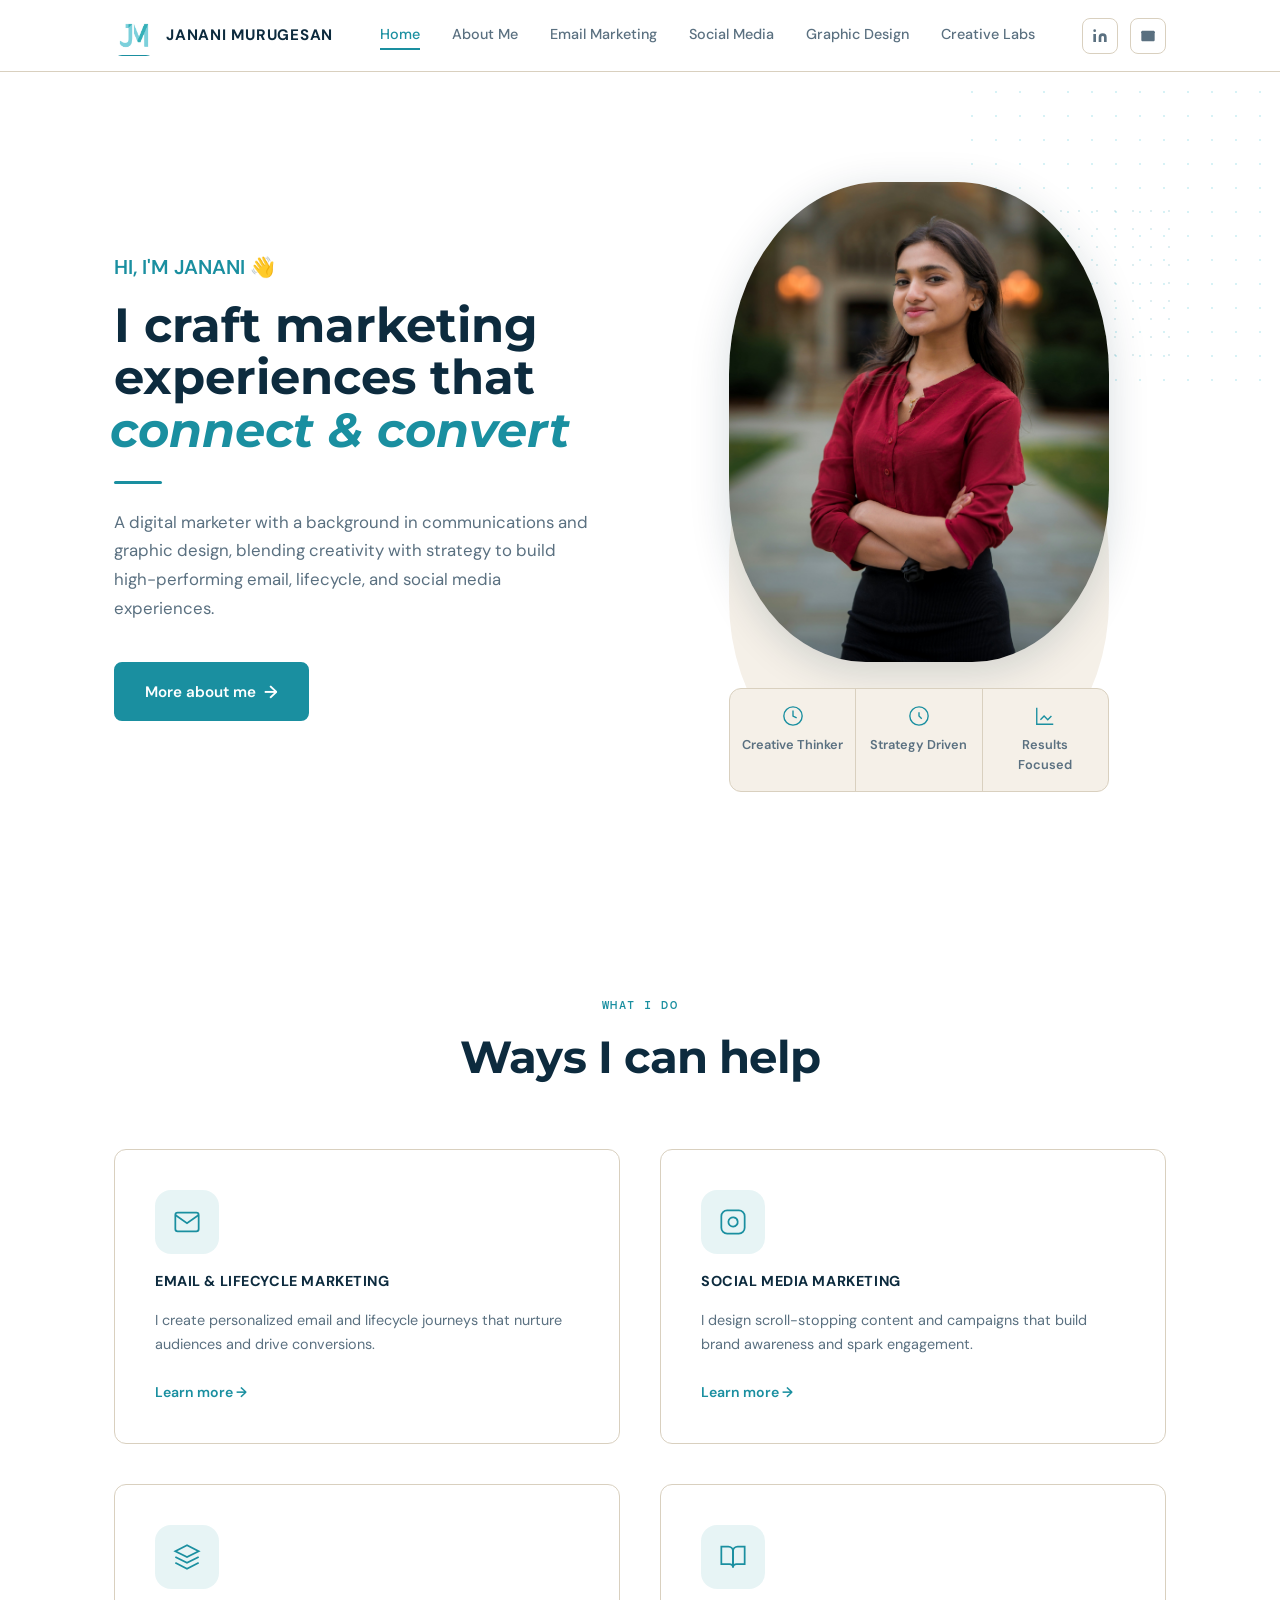
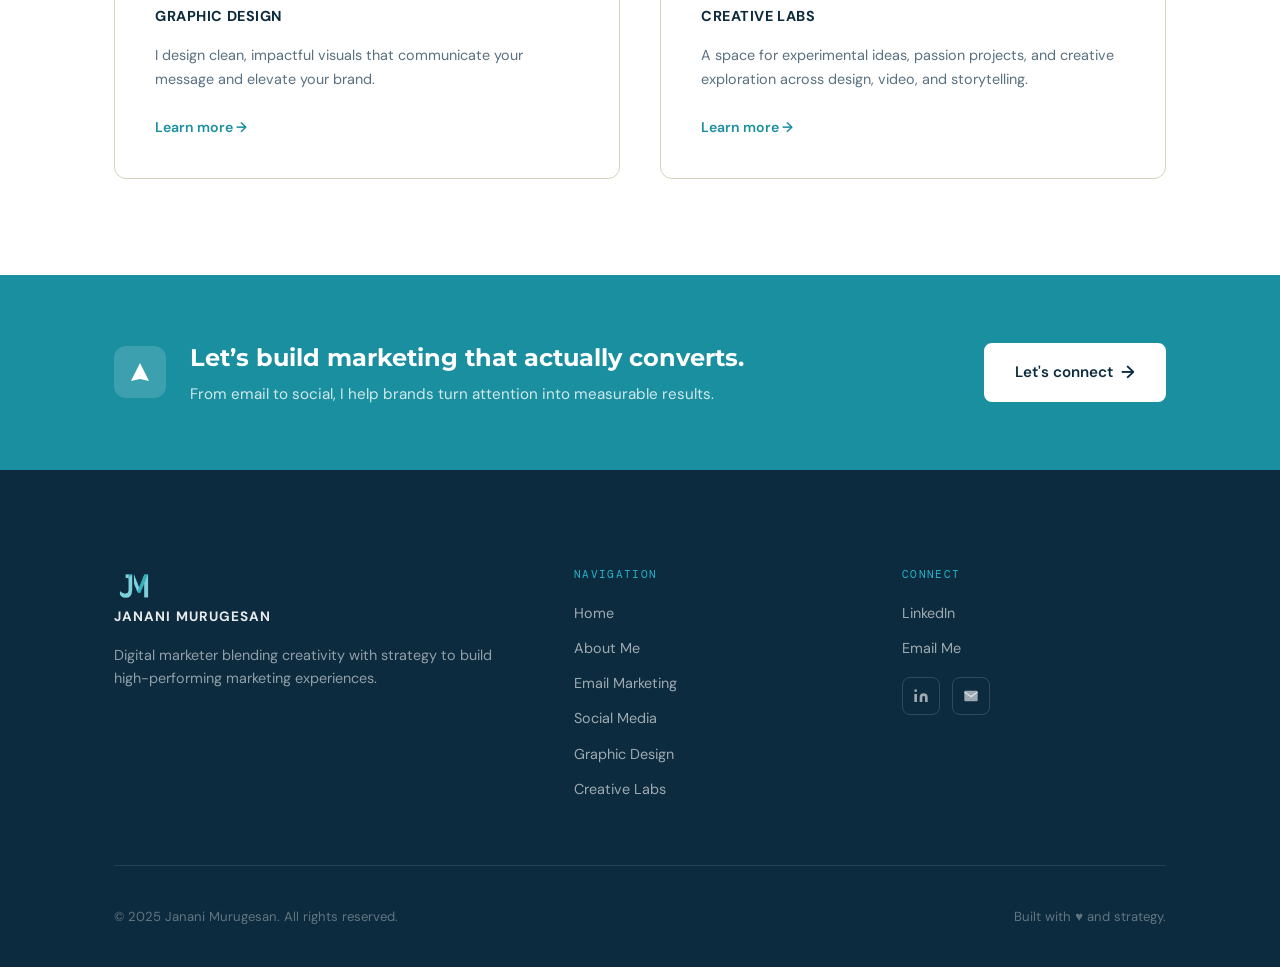
==== commit d7d2ba41: "Update files" ====
--- a/index.html
+++ b/index.html
@@ -132,7 +132,6 @@
     <section class="section services">
       <div class="container">
         <div class="text-center mb-md">
-          <div style="width: 1000px; height:2px; background:#1a8fa0; margin:0 auto 35px;"></div>
           <p class="label">What I Do</p>
           <h2 class="heading-lg mt-sm">Ways I can help</h2>
         </div>
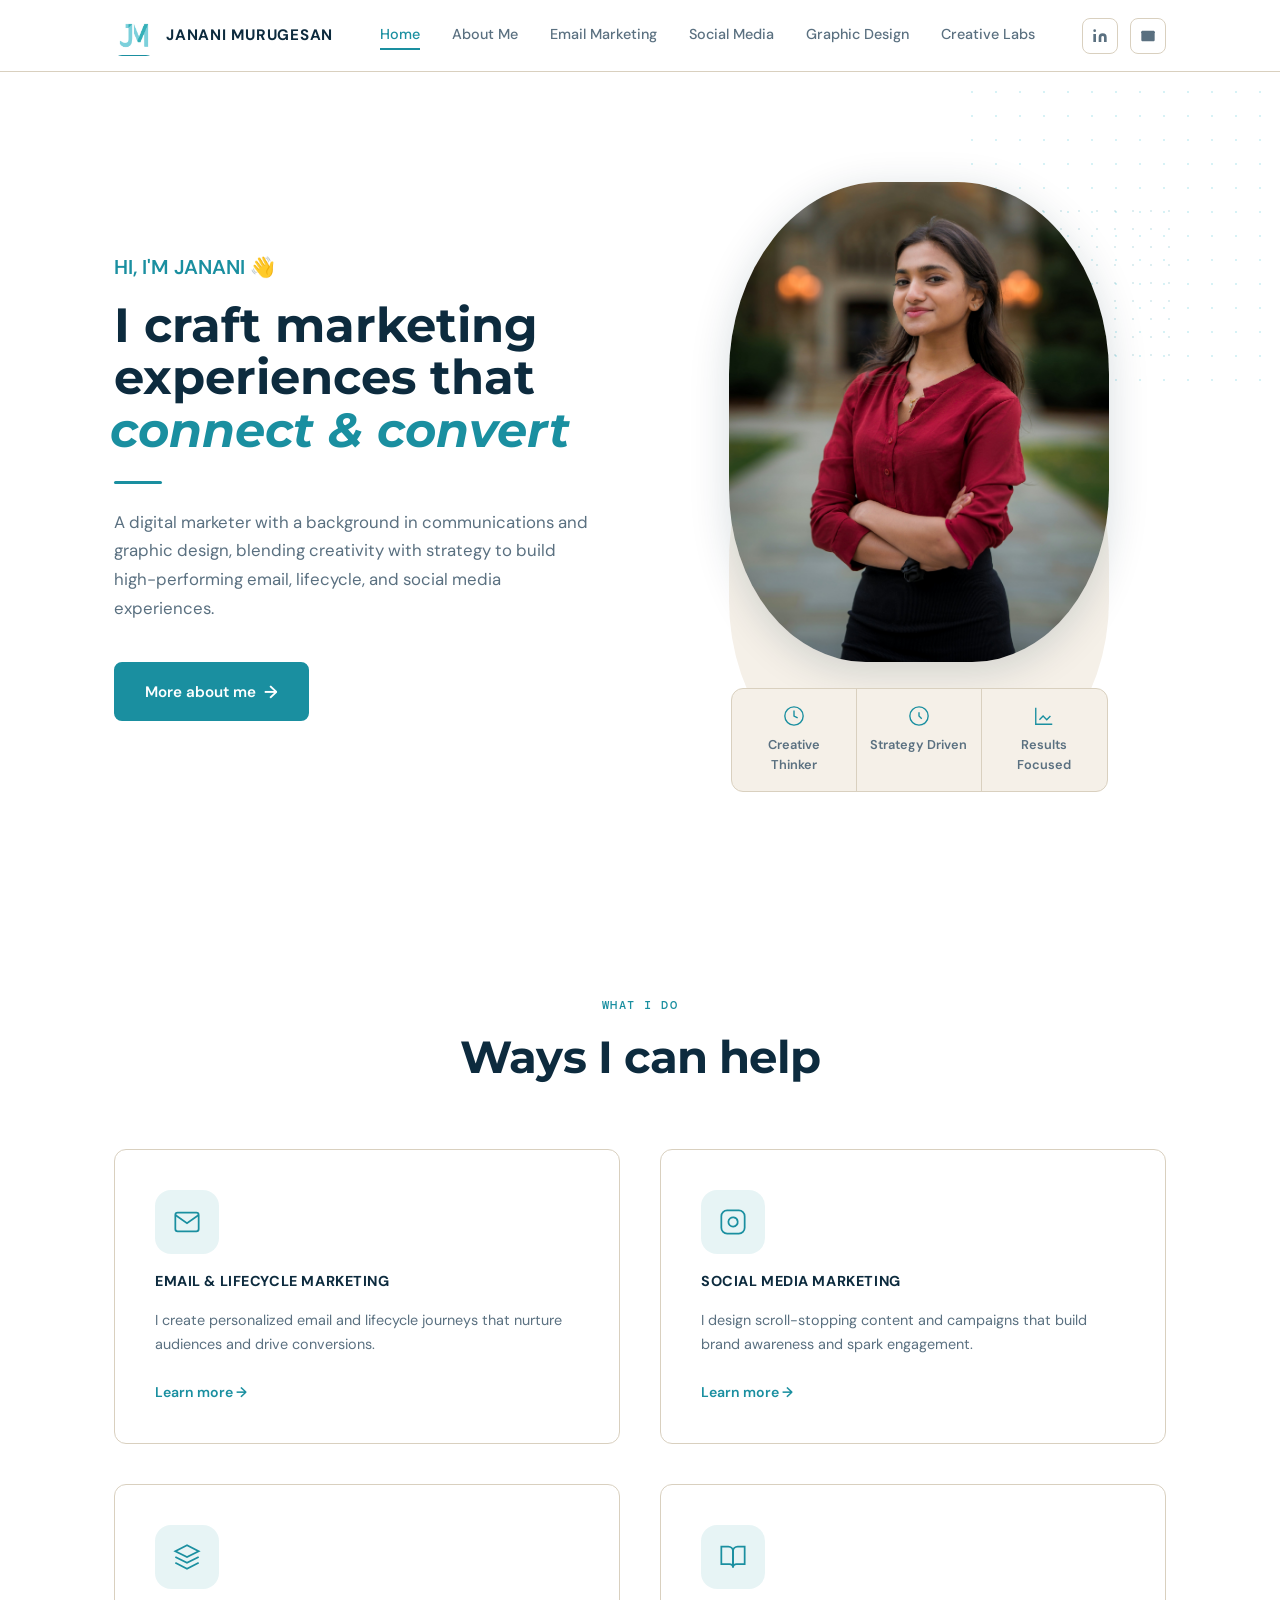
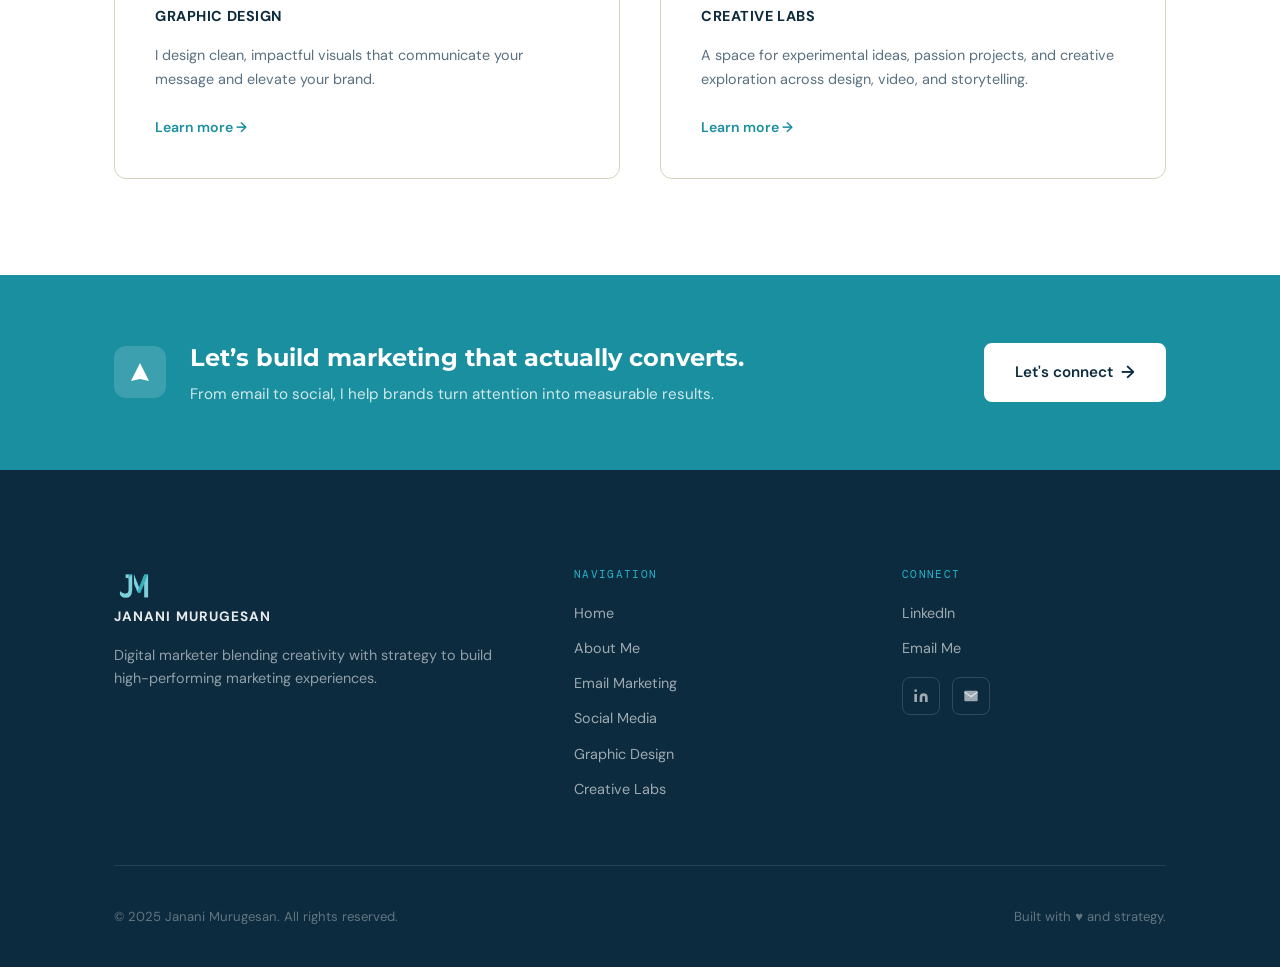
==== commit 41364d4b: "Fix badges centering on mobile" ====
--- a/index.html
+++ b/index.html
@@ -96,7 +96,7 @@
             <img src="/images/janani-photo.jpg" alt="Janani Murugesan" class="hero__photo" />
           </div>
         
-          <div class="hero__badges" style="width:380px; max-width:100%; margin-top:0; position:relative; z-index:5;">
+          <div class="hero__badges" style="max-width:100%; margin-top:0; position:relative; z-index:5;">
             <div class="hero__badge">
               <svg viewBox="0 0 24 24" fill="none" stroke="currentColor" stroke-width="1.5">
                 <circle cx="12" cy="12" r="10"/>
--- a/styles.css
+++ b/styles.css
@@ -741,7 +741,7 @@
 
   .cta-banner__inner {
     flex-direction: column;
-    text-align: center;
+    text-align: left;
   }
 }
 
@@ -1530,7 +1530,7 @@
   
     .cta-banner__inner {
       flex-direction: column;
-      text-align: center;
+      text-align: left;
     }
   }
   
@@ -1588,4 +1588,21 @@
   .animate-fade-up-delay-2 { animation-delay: 0.2s; }
   .animate-fade-up-delay-3 { animation-delay: 0.3s; }
   .animate-fade-up-delay-4 { animation-delay: 0.4s; }
-  +  
+
+  @media (max-width: 640px) {
+    .container {
+      padding-left: 1.25rem;
+      padding-right: 1.25rem;
+    }
+  }
+
+
+
+  .cta-banner__text h3 {
+    text-align: left;  /* added */
+  }
+  
+  .cta-banner__text p {
+    text-align: left;  /* added */
+  }
--- a/home.css
+++ b/home.css
@@ -254,4 +254,31 @@
     padding-top: var(--space-lg);
     padding-bottom: var(--space-lg);
   }
-}
+
+  .hero__headline {
+    padding-right: 0.5rem;
+  }
+
+  .hero__body {
+    max-width: 100%;
+    padding-right: 0.5rem;
+  }
+
+  .hero__badge {
+    padding: 0.75rem 0.4rem;
+    font-size: 0.7rem;
+    gap: 0.35rem;
+  }
+
+  .hero__badge svg {
+    width: 18px;
+    height: 18px;
+  }
+
+  .hero__badges {
+    width: 100%;
+    max-width: 100%;
+    margin-left: auto;
+    margin-right: auto;
+  }
+}
